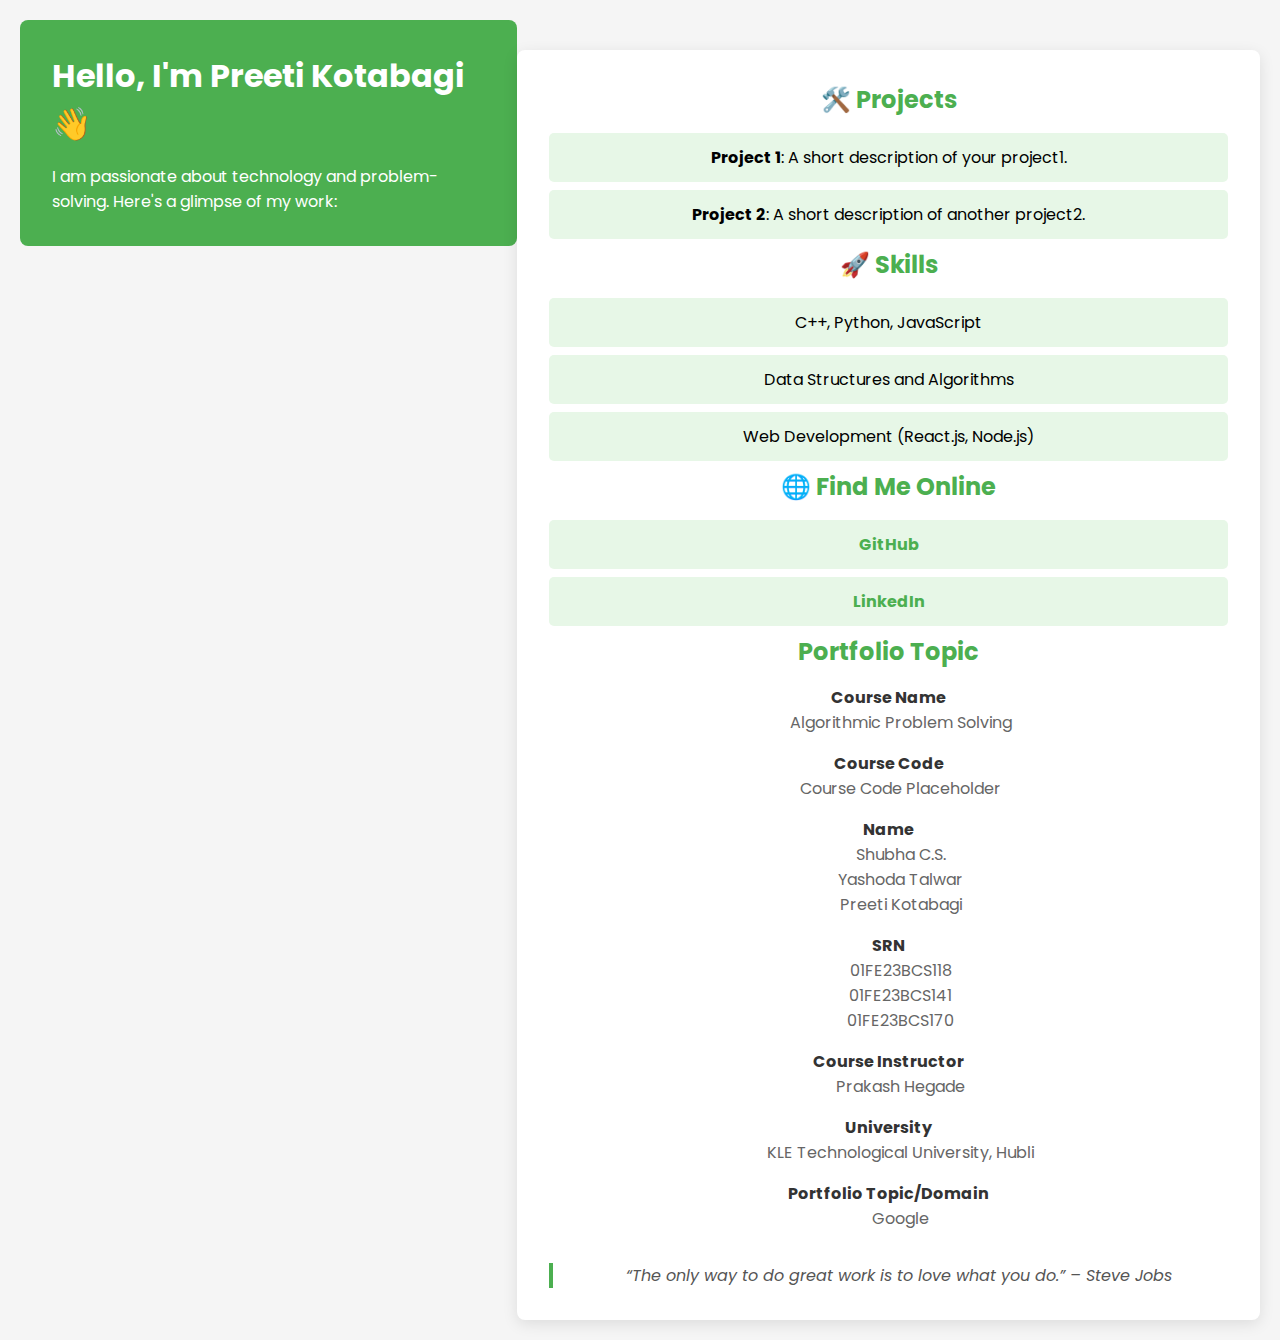
==== index.html @ 739bc31a "Update index.html" ====
<!DOCTYPE html>
<html lang="en">
<head>
    <meta charset="UTF-8">
    <meta name="viewport" content="width=device-width, initial-scale=1.0">
    <title>Portfolio</title>
    <link rel="stylesheet" href="style.css">
    <link href="https://fonts.googleapis.com/css2?family=Poppins:wght@300;400;600&display=swap" rel="stylesheet">
</head>
<body>
    <header>
        <h1>Hello, I'm Preeti Kotabagi👋</h1>
        <p>I am passionate about technology and problem-solving. Here's a glimpse of my work:</p>
    </header>

    <section>
        <h2>🛠️ Projects</h2>
        <ul>
            <li><strong>Project 1</strong>: A short description of your project1.</li>
            <li><strong>Project 2</strong>: A short description of another project2.</li>
        </ul>

        <h2>🚀 Skills</h2>
        <ul>
            <li>C++, Python, JavaScript</li>
            <li>Data Structures and Algorithms</li>
            <li>Web Development (React.js, Node.js)</li>
        </ul>

        <h2>🌐 Find Me Online</h2>
        <ul>
            <li><a href="https://github.com/your-github-username" target="_blank">GitHub</a></li>
            <li><a href="https://linkedin.com/in/your-linkedin-profile" target="_blank">LinkedIn</a></li>
        </ul>

        <h2>Portfolio Topic</h2>
        <dl>
            <dt>Course Name</dt>
            <dd>Algorithmic Problem Solving</dd>

            <dt>Course Code</dt>
            <dd>Course Code Placeholder</dd>

            <dt>Name</dt>
            <dd>Shubha C.S.
                <br>
                Yashoda Talwar
                <br>
                Preeti Kotabagi</dd>

            <dt>SRN</dt>
            <dd>01FE23BCS118
                <br>
                01FE23BCS141
                <br>
                01FE23BCS170</dd>

            <dt>Course Instructor</dt>
            <dd>Prakash Hegade</dd>

            <dt>University</dt>
            <dd>KLE Technological University, Hubli</dd>

            <dt>Portfolio Topic/Domain</dt>
            <dd>Google</dd>
        </dl>

        <blockquote>“The only way to do great work is to love what you do.” – Steve Jobs</blockquote>
    </section>
</body>
</html>
---- style.css ----
/* Reset default margin and padding */
* {
    margin: 0;
    padding: 0;
    box-sizing: border-box;
}

/* Global Styles */
body {
    font-family: 'Poppins', sans-serif;
    background-color: #f5f5f5;
    margin: 0;
    padding: 20px; /* Adding padding to the body to prevent sticking at the top */
    display: flex;
    justify-content: center;
    align-items: flex-start; /* Aligns content towards the top */
    min-height: 100vh;
}

/* Main Container */
section {
    background-color: white;
    padding: 2rem;
    width: 90%;
    max-width: 800px;
    box-shadow: 0 4px 15px rgba(0, 0, 0, 0.1);
    border-radius: 8px;
    text-align: center;
    margin-top: 30px; /* Adding margin to ensure there's space from the top */
}

/* Header */
header {
    background-color: #4CAF50;
    color: white;
    padding: 2rem;
    border-radius: 8px;
    margin-bottom: 1.5rem;
}

header h1 {
    font-size: 2rem;
    margin: 0;
}

header p {
    margin: 1rem 0 0;
}

/* Section Titles */
h2 {
    color: #4CAF50;
    margin-bottom: 1rem;
}

/* List Items */
ul {
    list-style: none;
    padding: 0;
}

ul li {
    background-color: #e7f7e7;
    margin-bottom: 0.5rem;
    padding: 0.75rem;
    border-radius: 5px;
}

/* Links */
a {
    color: #4CAF50;
    text-decoration: none;
    font-weight: bold;
}

a:hover {
    text-decoration: underline;
}

/* Definition List */
dl dt {
    font-weight: bold;
    color: #333;
    margin-top: 1rem;
}

dl dd {
    margin-left: 1.5rem;
    color: #666;
}

/* Blockquote */
blockquote {
    font-style: italic;
    color: #555;
    border-left: 4px solid #4CAF50;
    padding-left: 1rem;
    margin-top: 2rem;
}

/* Responsive Design */
@media (max-width: 600px) {
    section {
        padding: 1.5rem;
    }

    header {
        padding: 1.5rem;
    }
}
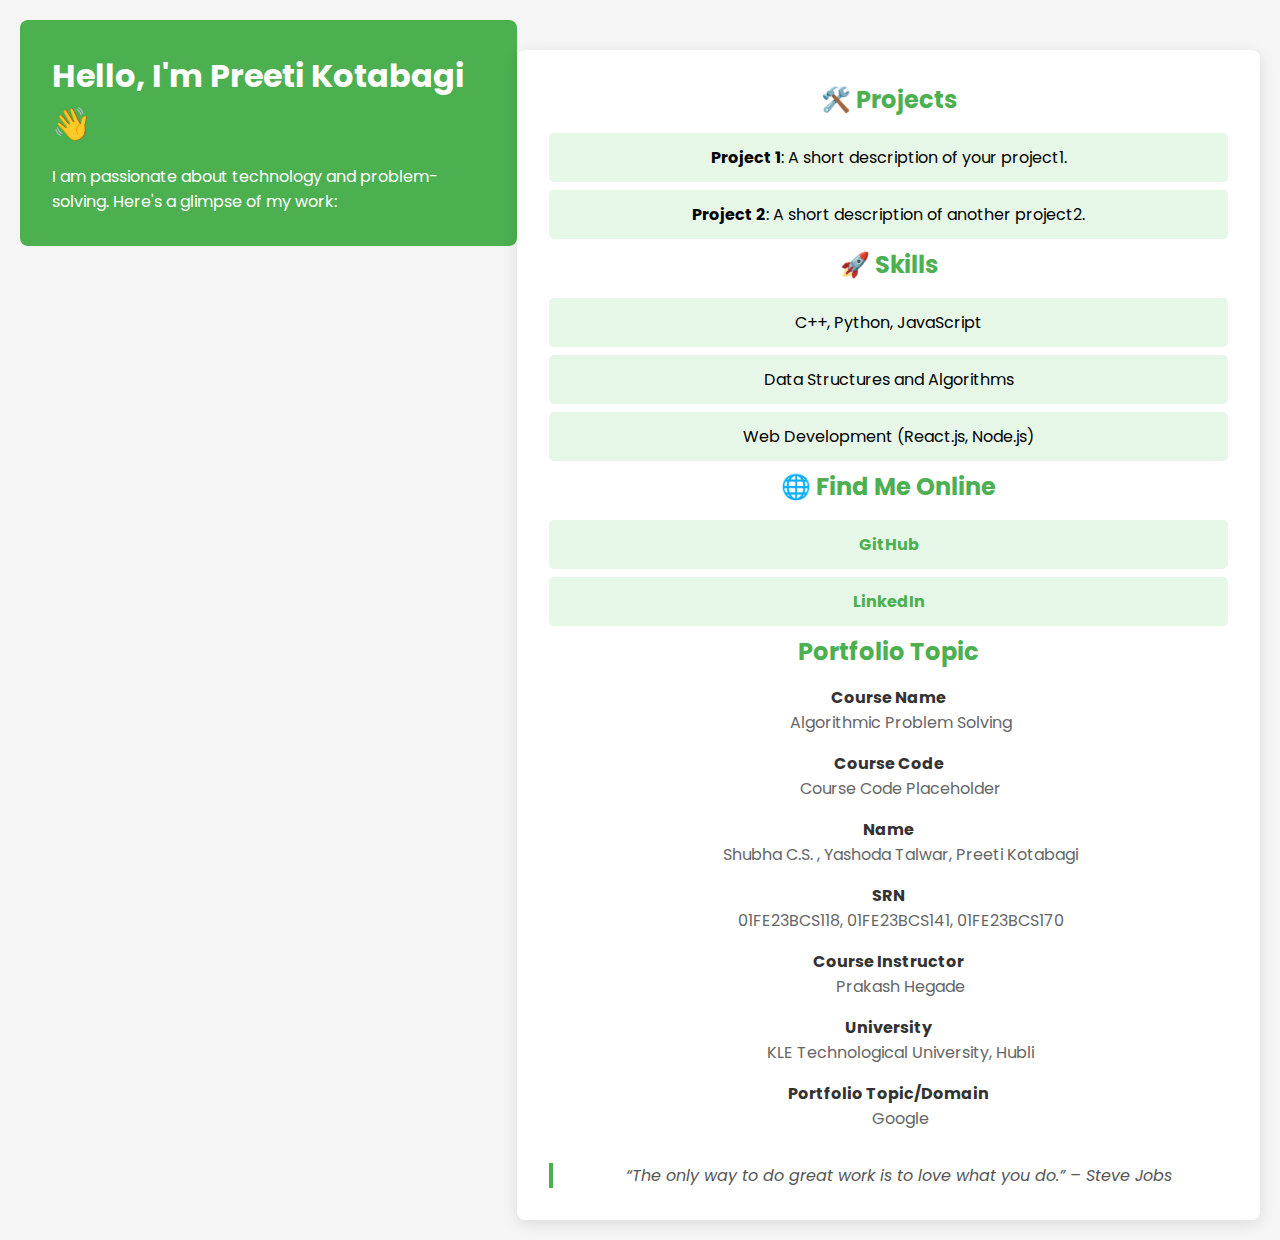
==== commit 19dbcd69: "Update index.html" ====
--- a/index.html
+++ b/index.html
@@ -42,17 +42,13 @@
             <dd>Course Code Placeholder</dd>
 
             <dt>Name</dt>
-            <dd>Shubha C.S.
-                <br>
-                Yashoda Talwar
-                <br>
+            <dd>Shubha C.S. ,
+                Yashoda Talwar,
                 Preeti Kotabagi</dd>
 
             <dt>SRN</dt>
-            <dd>01FE23BCS118
-                <br>
-                01FE23BCS141
-                <br>
+            <dd>01FE23BCS118,
+                01FE23BCS141,
                 01FE23BCS170</dd>
 
             <dt>Course Instructor</dt>
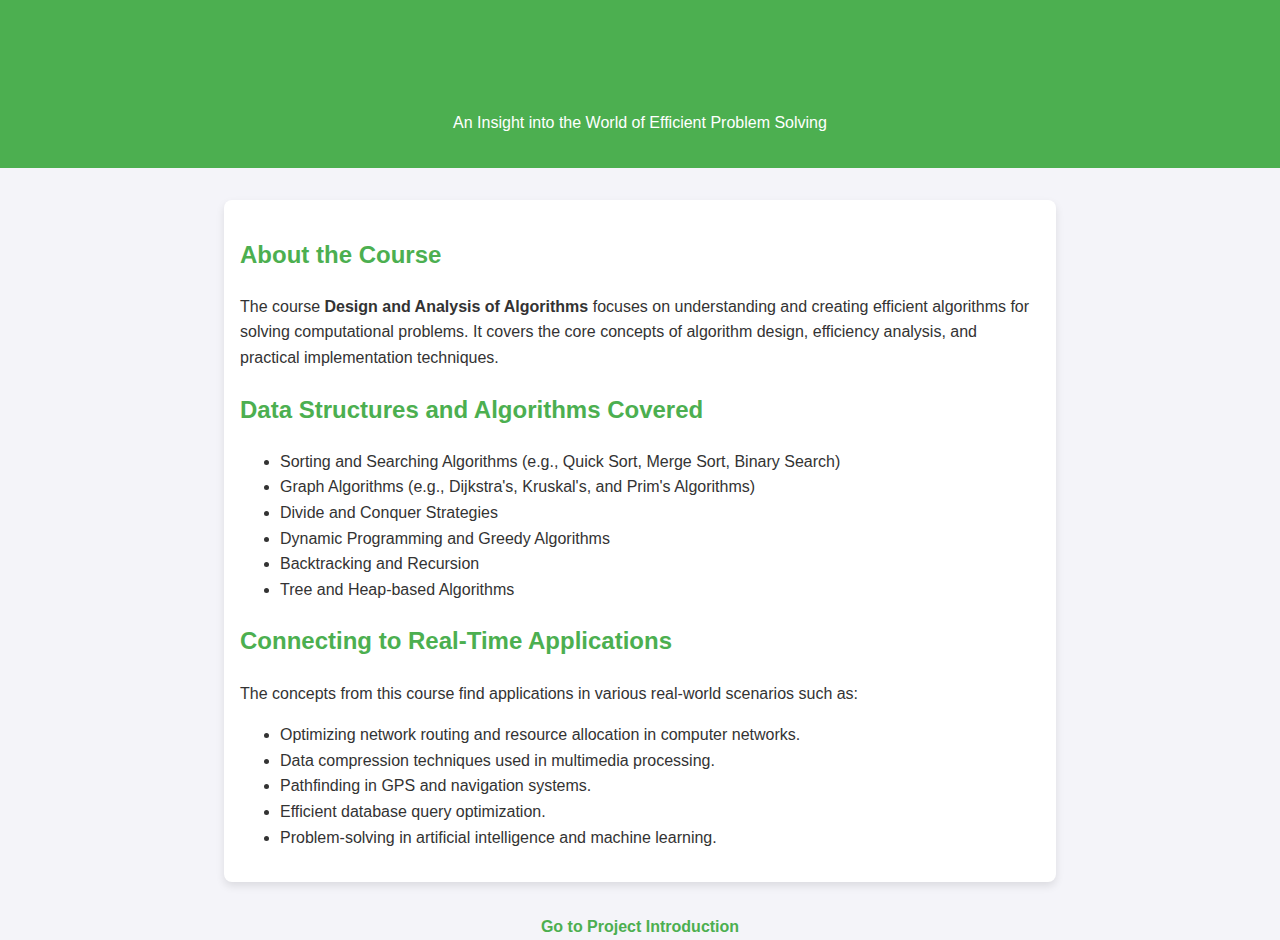
==== commit 325900b7: "Create index.html" ====
--- a/index.html
+++ b/index.html
@@ -3,65 +3,90 @@
 <head>
     <meta charset="UTF-8">
     <meta name="viewport" content="width=device-width, initial-scale=1.0">
-    <title>Portfolio</title>
-    <link rel="stylesheet" href="style.css">
-    <link href="https://fonts.googleapis.com/css2?family=Poppins:wght@300;400;600&display=swap" rel="stylesheet">
+    <title>Home Page - Design and Analysis of Algorithms</title>
+    <style>
+        body {
+            font-family: Arial, sans-serif;
+            line-height: 1.6;
+            margin: 0;
+            padding: 0;
+            background-color: #f4f4f9;
+            color: #333;
+        }
+        header {
+            background-color: #4CAF50;
+            color: white;
+            padding: 1rem 2rem;
+            text-align: center;
+        }
+        main {
+            max-width: 800px;
+            margin: 2rem auto;
+            padding: 1rem;
+            background: white;
+            border-radius: 8px;
+            box-shadow: 0 4px 8px rgba(0, 0, 0, 0.1);
+        }
+        h1, h2 {
+            color: #4CAF50;
+        }
+        nav {
+            text-align: center;
+            margin-top: 1rem;
+        }
+        nav a {
+            margin: 0 1rem;
+            color: #4CAF50;
+            text-decoration: none;
+            font-weight: bold;
+        }
+        nav a:hover {
+            text-decoration: underline;
+        }
+    </style>
 </head>
 <body>
     <header>
-        <h1>Hello, I'm Preeti Kotabagi👋</h1>
-        <p>I am passionate about technology and problem-solving. Here's a glimpse of my work:</p>
+        <h1>Welcome to Design and Analysis of Algorithms</h1>
+        <p>An Insight into the World of Efficient Problem Solving</p>
     </header>
+    <main>
+        <section>
+            <h2>About the Course</h2>
+            <p>
+                The course <strong>Design and Analysis of Algorithms</strong> focuses on understanding and creating efficient algorithms for solving computational problems. 
+                It covers the core concepts of algorithm design, efficiency analysis, and practical implementation techniques.
+            </p>
+        </section>
 
-    <section>
-        <h2>🛠️ Projects</h2>
-        <ul>
-            <li><strong>Project 1</strong>: A short description of your project1.</li>
-            <li><strong>Project 2</strong>: A short description of another project2.</li>
-        </ul>
+        <section>
+            <h2>Data Structures and Algorithms Covered</h2>
+            <ul>
+                <li>Sorting and Searching Algorithms (e.g., Quick Sort, Merge Sort, Binary Search)</li>
+                <li>Graph Algorithms (e.g., Dijkstra's, Kruskal's, and Prim's Algorithms)</li>
+                <li>Divide and Conquer Strategies</li>
+                <li>Dynamic Programming and Greedy Algorithms</li>
+                <li>Backtracking and Recursion</li>
+                <li>Tree and Heap-based Algorithms</li>
+            </ul>
+        </section>
 
-        <h2>🚀 Skills</h2>
-        <ul>
-            <li>C++, Python, JavaScript</li>
-            <li>Data Structures and Algorithms</li>
-            <li>Web Development (React.js, Node.js)</li>
-        </ul>
-
-        <h2>🌐 Find Me Online</h2>
-        <ul>
-            <li><a href="https://github.com/your-github-username" target="_blank">GitHub</a></li>
-            <li><a href="https://linkedin.com/in/your-linkedin-profile" target="_blank">LinkedIn</a></li>
-        </ul>
-
-        <h2>Portfolio Topic</h2>
-        <dl>
-            <dt>Course Name</dt>
-            <dd>Algorithmic Problem Solving</dd>
-
-            <dt>Course Code</dt>
-            <dd>Course Code Placeholder</dd>
-
-            <dt>Name</dt>
-            <dd>Shubha C.S. ,
-                Yashoda Talwar,
-                Preeti Kotabagi</dd>
-
-            <dt>SRN</dt>
-            <dd>01FE23BCS118,
-                01FE23BCS141,
-                01FE23BCS170</dd>
-
-            <dt>Course Instructor</dt>
-            <dd>Prakash Hegade</dd>
-
-            <dt>University</dt>
-            <dd>KLE Technological University, Hubli</dd>
-
-            <dt>Portfolio Topic/Domain</dt>
-            <dd>Google</dd>
-        </dl>
-
-        <blockquote>“The only way to do great work is to love what you do.” – Steve Jobs</blockquote>
-    </section>
+        <section>
+            <h2>Connecting to Real-Time Applications</h2>
+            <p>
+                The concepts from this course find applications in various real-world scenarios such as:
+            </p>
+            <ul>
+                <li>Optimizing network routing and resource allocation in computer networks.</li>
+                <li>Data compression techniques used in multimedia processing.</li>
+                <li>Pathfinding in GPS and navigation systems.</li>
+                <li>Efficient database query optimization.</li>
+                <li>Problem-solving in artificial intelligence and machine learning.</li>
+            </ul>
+        </section>
+    </main>
+    <nav>
+        <a href="index.html">Go to Project Introduction</a>
+    </nav>
 </body>
 </html>
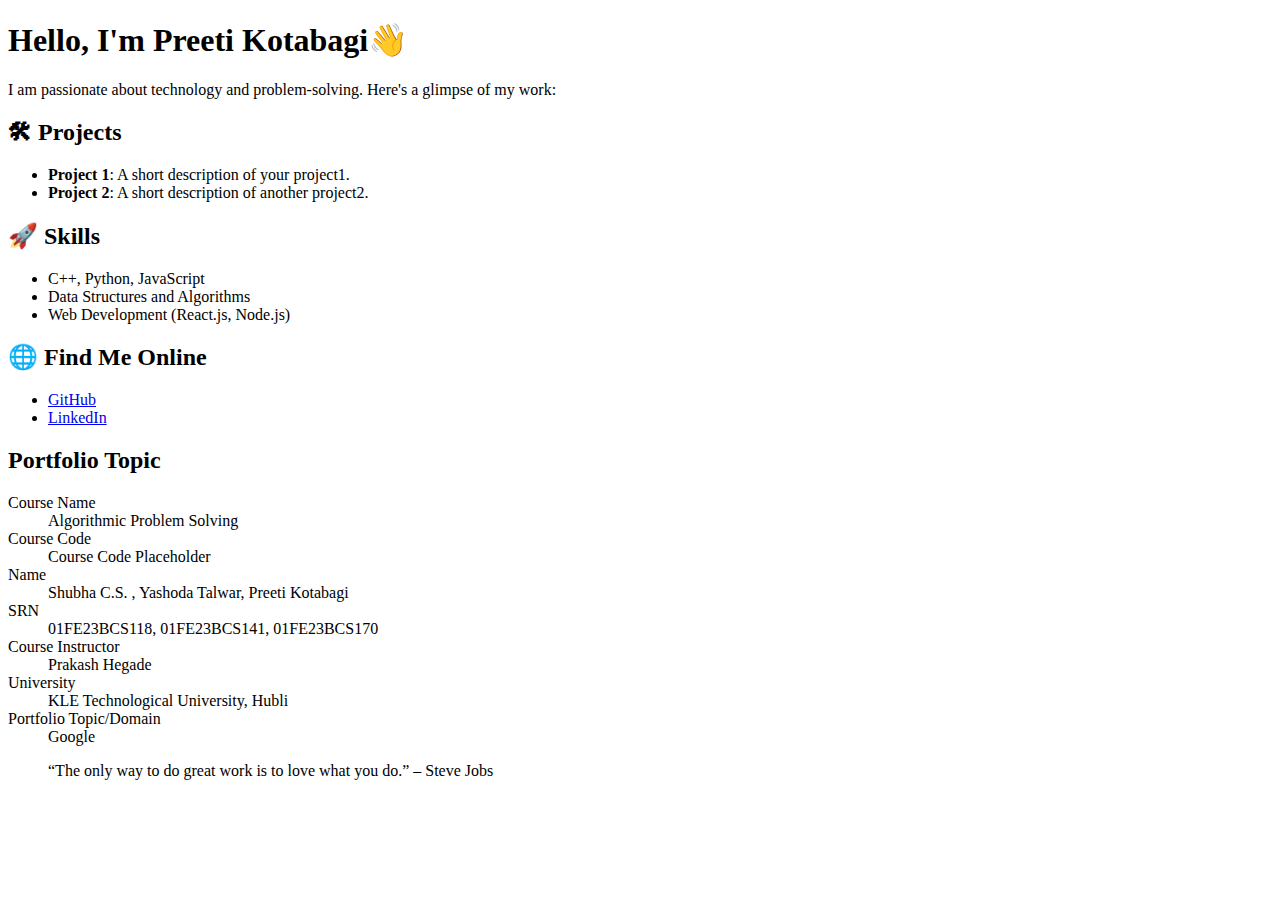
==== commit 450e101a: "Create index.html" ====
--- a/index.html
+++ b/index.html
@@ -3,90 +3,65 @@
 <head>
     <meta charset="UTF-8">
     <meta name="viewport" content="width=device-width, initial-scale=1.0">
-    <title>Home Page - Design and Analysis of Algorithms</title>
-    <style>
-        body {
-            font-family: Arial, sans-serif;
-            line-height: 1.6;
-            margin: 0;
-            padding: 0;
-            background-color: #f4f4f9;
-            color: #333;
-        }
-        header {
-            background-color: #4CAF50;
-            color: white;
-            padding: 1rem 2rem;
-            text-align: center;
-        }
-        main {
-            max-width: 800px;
-            margin: 2rem auto;
-            padding: 1rem;
-            background: white;
-            border-radius: 8px;
-            box-shadow: 0 4px 8px rgba(0, 0, 0, 0.1);
-        }
-        h1, h2 {
-            color: #4CAF50;
-        }
-        nav {
-            text-align: center;
-            margin-top: 1rem;
-        }
-        nav a {
-            margin: 0 1rem;
-            color: #4CAF50;
-            text-decoration: none;
-            font-weight: bold;
-        }
-        nav a:hover {
-            text-decoration: underline;
-        }
-    </style>
+    <title>Portfolio</title>
+    <link rel="stylesheet" href="style.css">
+    <link href="https://fonts.googleapis.com/css2?family=Poppins:wght@300;400;600&display=swap" rel="stylesheet">
 </head>
 <body>
     <header>
-        <h1>Welcome to Design and Analysis of Algorithms</h1>
-        <p>An Insight into the World of Efficient Problem Solving</p>
+        <h1>Hello, I'm Preeti Kotabagi👋</h1>
+        <p>I am passionate about technology and problem-solving. Here's a glimpse of my work:</p>
     </header>
-    <main>
-        <section>
-            <h2>About the Course</h2>
-            <p>
-                The course <strong>Design and Analysis of Algorithms</strong> focuses on understanding and creating efficient algorithms for solving computational problems. 
-                It covers the core concepts of algorithm design, efficiency analysis, and practical implementation techniques.
-            </p>
-        </section>
 
-        <section>
-            <h2>Data Structures and Algorithms Covered</h2>
-            <ul>
-                <li>Sorting and Searching Algorithms (e.g., Quick Sort, Merge Sort, Binary Search)</li>
-                <li>Graph Algorithms (e.g., Dijkstra's, Kruskal's, and Prim's Algorithms)</li>
-                <li>Divide and Conquer Strategies</li>
-                <li>Dynamic Programming and Greedy Algorithms</li>
-                <li>Backtracking and Recursion</li>
-                <li>Tree and Heap-based Algorithms</li>
-            </ul>
-        </section>
+    <section>
+        <h2>🛠 Projects</h2>
+        <ul>
+            <li><strong>Project 1</strong>: A short description of your project1.</li>
+            <li><strong>Project 2</strong>: A short description of another project2.</li>
+        </ul>
 
-        <section>
-            <h2>Connecting to Real-Time Applications</h2>
-            <p>
-                The concepts from this course find applications in various real-world scenarios such as:
-            </p>
-            <ul>
-                <li>Optimizing network routing and resource allocation in computer networks.</li>
-                <li>Data compression techniques used in multimedia processing.</li>
-                <li>Pathfinding in GPS and navigation systems.</li>
-                <li>Efficient database query optimization.</li>
-                <li>Problem-solving in artificial intelligence and machine learning.</li>
-            </ul>
-        </section>
-    </main>
-    <nav>
-        <a href="index.html">Go to Project Introduction</a>
-    </nav>
+        <h2>🚀 Skills</h2>
+        <ul>
+            <li>C++, Python, JavaScript</li>
+            <li>Data Structures and Algorithms</li>
+            <li>Web Development (React.js, Node.js)</li>
+        </ul>
+
+        <h2>🌐 Find Me Online</h2>
+        <ul>
+            <li><a href="https://github.com/your-github-username" target="_blank">GitHub</a></li>
+            <li><a href="https://linkedin.com/in/your-linkedin-profile" target="_blank">LinkedIn</a></li>
+        </ul>
+
+        <h2>Portfolio Topic</h2>
+        <dl>
+            <dt>Course Name</dt>
+            <dd>Algorithmic Problem Solving</dd>
+
+            <dt>Course Code</dt>
+            <dd>Course Code Placeholder</dd>
+
+            <dt>Name</dt>
+            <dd>Shubha C.S. ,
+                Yashoda Talwar,
+                Preeti Kotabagi</dd>
+
+            <dt>SRN</dt>
+            <dd>01FE23BCS118,
+                01FE23BCS141,
+                01FE23BCS170</dd>
+
+            <dt>Course Instructor</dt>
+            <dd>Prakash Hegade</dd>
+
+            <dt>University</dt>
+            <dd>KLE Technological University, Hubli</dd>
+
+            <dt>Portfolio Topic/Domain</dt>
+            <dd>Google</dd>
+        </dl>
+
+        <blockquote>“The only way to do great work is to love what you do.” – Steve Jobs</blockquote>
+    </section>
 </body>
 </html>
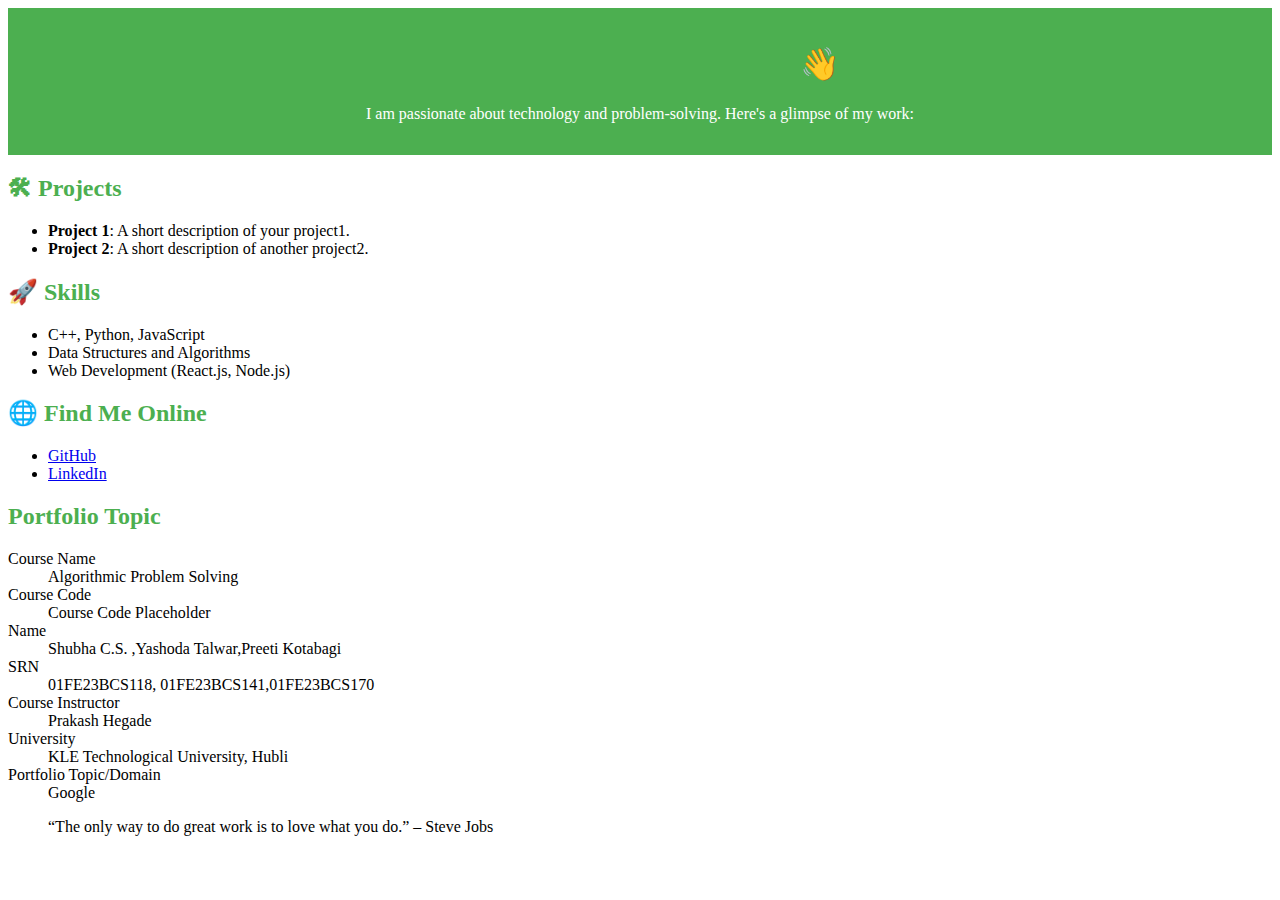
==== commit 7372327c: "Update index.html" ====
--- a/index.html
+++ b/index.html
@@ -42,14 +42,10 @@
             <dd>Course Code Placeholder</dd>
 
             <dt>Name</dt>
-            <dd>Shubha C.S. ,
-                Yashoda Talwar,
-                Preeti Kotabagi</dd>
+            <dd>Shubha C.S. ,Yashoda Talwar,Preeti Kotabagi</dd>
 
             <dt>SRN</dt>
-            <dd>01FE23BCS118,
-                01FE23BCS141,
-                01FE23BCS170</dd>
+            <dd>01FE23BCS118, 01FE23BCS141,01FE23BCS170</dd>
 
             <dt>Course Instructor</dt>
             <dd>Prakash Hegade</dd>
--- a/style.css
+++ b/style.css
@@ -0,0 +1,92 @@
+<!DOCTYPE html>
+<html lang="en">
+<head>
+    <meta charset="UTF-8">
+    <meta name="viewport" content="width=device-width, initial-scale=1.0">
+    <title>Home Page - Design and Analysis of Algorithms</title>
+    <style>
+        body {
+            font-family: Arial, sans-serif;
+            line-height: 1.6;
+            margin: 0;
+            padding: 0;
+            background-color: #f4f4f9;
+            color: #333;
+        }
+        header {
+            background-color: #4CAF50;
+            color: white;
+            padding: 1rem 2rem;
+            text-align: center;
+        }
+        main {
+            max-width: 800px;
+            margin: 2rem auto;
+            padding: 1rem;
+            background: white;
+            border-radius: 8px;
+            box-shadow: 0 4px 8px rgba(0, 0, 0, 0.1);
+        }
+        h1, h2 {
+            color: #4CAF50;
+        }
+        nav {
+            text-align: center;
+            margin-top: 1rem;
+        }
+        nav a {
+            margin: 0 1rem;
+            color: #4CAF50;
+            text-decoration: none;
+            font-weight: bold;
+        }
+        nav a:hover {
+            text-decoration: underline;
+        }
+    </style>
+</head>
+<body>
+    <header>
+        <h1>Welcome to Design and Analysis of Algorithms</h1>
+        <p>An Insight into the World of Efficient Problem Solving</p>
+    </header>
+    <main>
+        <section>
+            <h2>About the Course</h2>
+            <p>
+                The course <strong>Design and Analysis of Algorithms</strong> focuses on understanding and creating efficient algorithms for solving computational problems. 
+                It covers the core concepts of algorithm design, efficiency analysis, and practical implementation techniques.
+            </p>
+        </section>
+
+        <section>
+            <h2>Data Structures and Algorithms Covered</h2>
+            <ul>
+                <li>Sorting and Searching Algorithms (e.g., Quick Sort, Merge Sort, Binary Search)</li>
+                <li>Graph Algorithms (e.g., Dijkstra's, Kruskal's, and Prim's Algorithms)</li>
+                <li>Divide and Conquer Strategies</li>
+                <li>Dynamic Programming and Greedy Algorithms</li>
+                <li>Backtracking and Recursion</li>
+                <li>Tree and Heap-based Algorithms</li>
+            </ul>
+        </section>
+
+        <section>
+            <h2>Connecting to Real-Time Applications</h2>
+            <p>
+                The concepts from this course find applications in various real-world scenarios such as:
+            </p>
+            <ul>
+                <li>Optimizing network routing and resource allocation in computer networks.</li>
+                <li>Data compression techniques used in multimedia processing.</li>
+                <li>Pathfinding in GPS and navigation systems.</li>
+                <li>Efficient database query optimization.</li>
+                <li>Problem-solving in artificial intelligence and machine learning.</li>
+            </ul>
+        </section>
+    </main>
+    <nav>
+        <a href="index.html">Go to Project Introduction</a>
+    </nav>
+</body>
+</html>
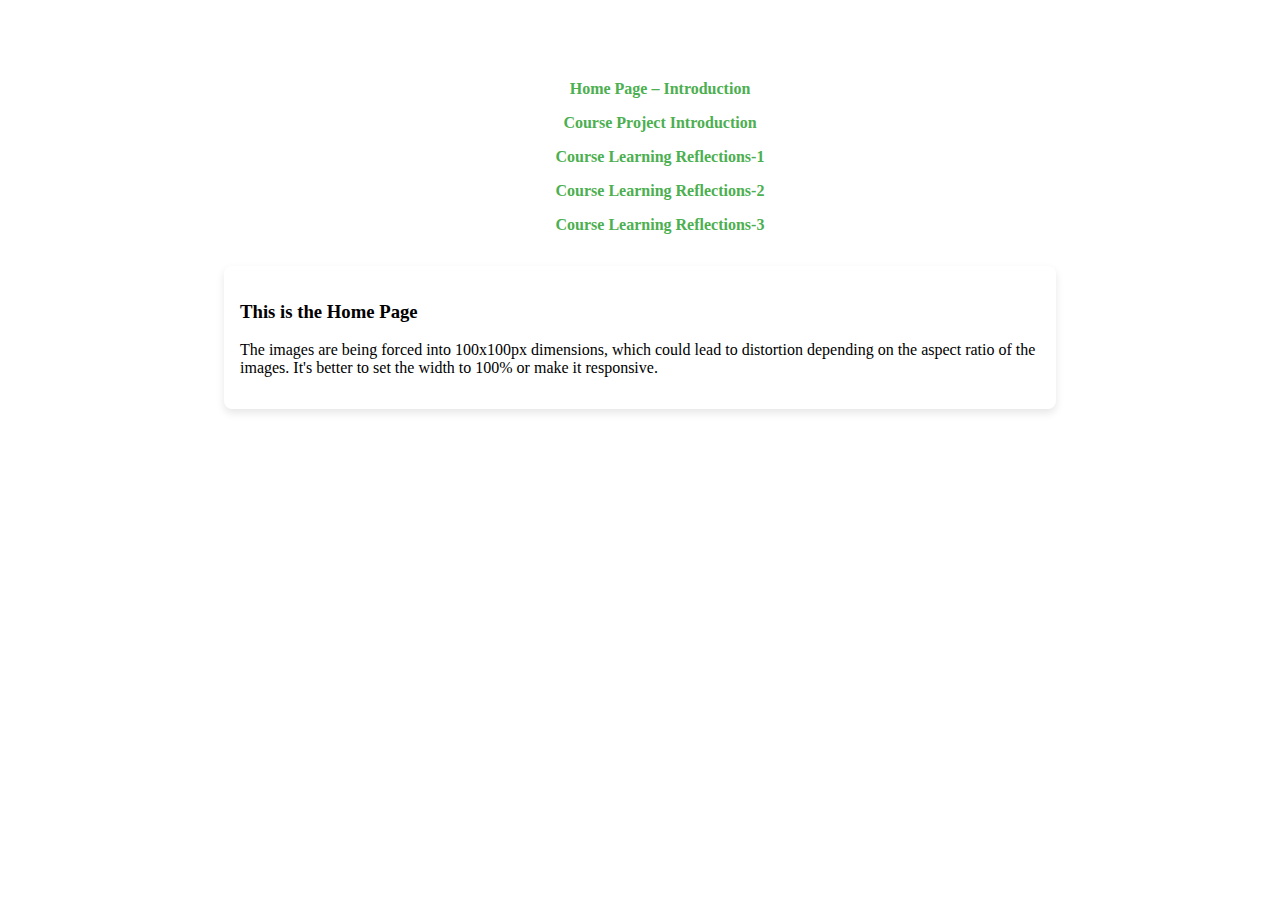
==== commit a4d79eac: "Update index.html" ====
--- a/index.html
+++ b/index.html
@@ -8,56 +8,19 @@
     <link href="https://fonts.googleapis.com/css2?family=Poppins:wght@300;400;600&display=swap" rel="stylesheet">
 </head>
 <body>
-    <header>
-        <h1>Hello, I'm Preeti Kotabagi👋</h1>
-        <p>I am passionate about technology and problem-solving. Here's a glimpse of my work:</p>
-    </header>
+   <h1>Course Project</h1>
 
-    <section>
-        <h2>🛠 Projects</h2>
-        <ul>
-            <li><strong>Project 1</strong>: A short description of your project1.</li>
-            <li><strong>Project 2</strong>: A short description of another project2.</li>
-        </ul>
+    <nav class="navbar"> 
+         <ul><a href="">Home Page – Introduction</a></ul>
+        <ul><a href="">Course Project Introduction</a></ul>
+        <ul><a href="">Course Learning Reflections-1</a></ul>
+        <ul><a href="">Course Learning Reflections-2</a></ul>
+        <ul><a href="">Course Learning Reflections-3</a></ul>
+    </nav>
 
-        <h2>🚀 Skills</h2>
-        <ul>
-            <li>C++, Python, JavaScript</li>
-            <li>Data Structures and Algorithms</li>
-            <li>Web Development (React.js, Node.js)</li>
-        </ul>
-
-        <h2>🌐 Find Me Online</h2>
-        <ul>
-            <li><a href="https://github.com/your-github-username" target="_blank">GitHub</a></li>
-            <li><a href="https://linkedin.com/in/your-linkedin-profile" target="_blank">LinkedIn</a></li>
-        </ul>
-
-        <h2>Portfolio Topic</h2>
-        <dl>
-            <dt>Course Name</dt>
-            <dd>Algorithmic Problem Solving</dd>
-
-            <dt>Course Code</dt>
-            <dd>Course Code Placeholder</dd>
-
-            <dt>Name</dt>
-            <dd>Shubha C.S. ,Yashoda Talwar,Preeti Kotabagi</dd>
-
-            <dt>SRN</dt>
-            <dd>01FE23BCS118, 01FE23BCS141,01FE23BCS170</dd>
-
-            <dt>Course Instructor</dt>
-            <dd>Prakash Hegade</dd>
-
-            <dt>University</dt>
-            <dd>KLE Technological University, Hubli</dd>
-
-            <dt>Portfolio Topic/Domain</dt>
-            <dd>Google</dd>
-        </dl>
-
-        <blockquote>“The only way to do great work is to love what you do.” – Steve Jobs</blockquote>
-    </section>
+    <main>
+        <h3>This is the Home Page</h3>
+        <p>The images are being forced into 100x100px dimensions, which could lead to distortion depending on the aspect ratio of the images. It's better to set the width to 100% or make it responsive.</p>
+    </main>
 </body>
 </html>
--- a/style.css
+++ b/style.css
@@ -28,7 +28,7 @@
             box-shadow: 0 4px 8px rgba(0, 0, 0, 0.1);
         }
         h1, h2 {
-            color: #4CAF50;
+            color: white;
         }
         nav {
             text-align: center;
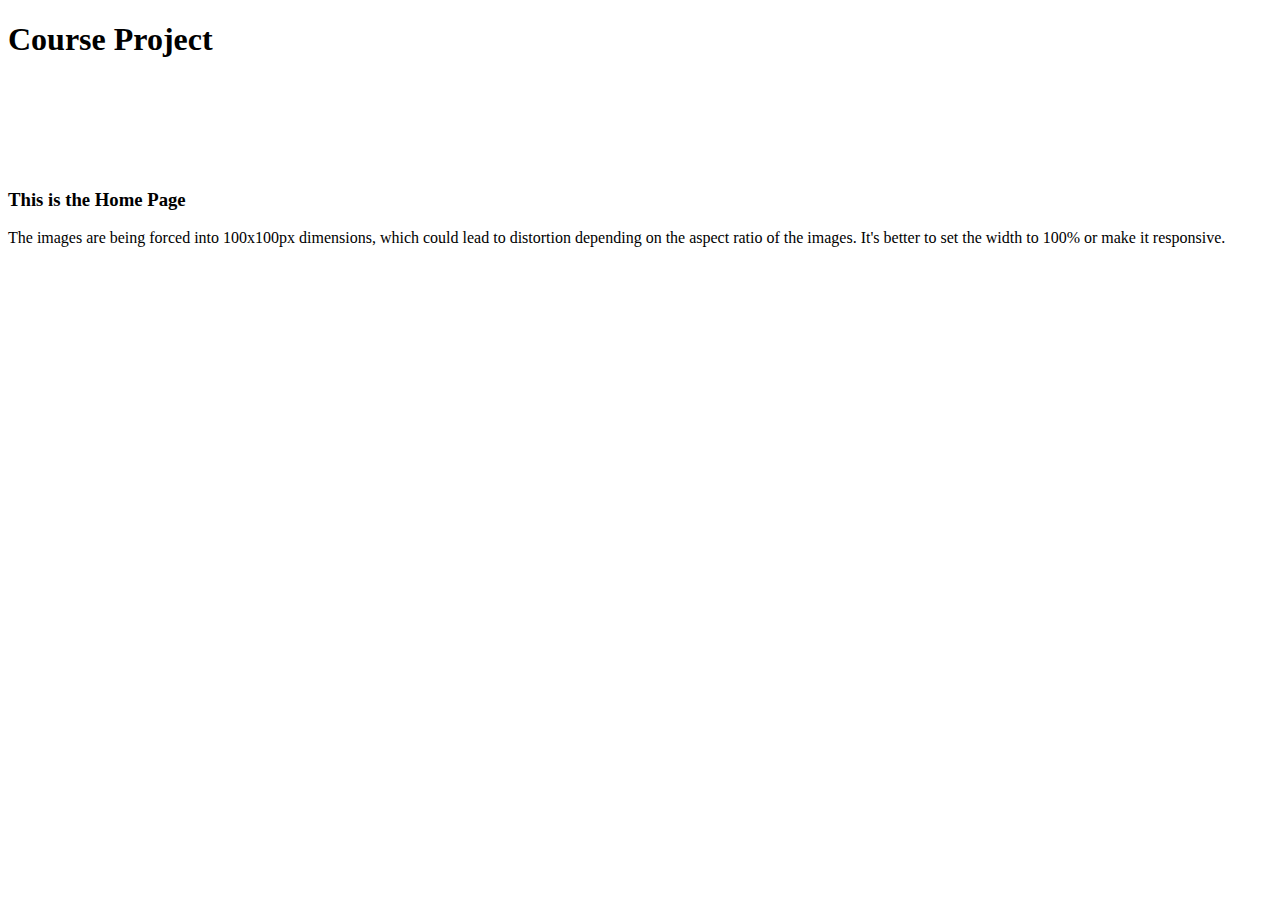
==== commit dac2154b: "Update index.html" ====
--- a/index.html
+++ b/index.html
@@ -11,11 +11,13 @@
    <h1>Course Project</h1>
 
     <nav class="navbar"> 
-         <ul><a href="">Home Page – Introduction</a></ul>
-        <ul><a href="">Course Project Introduction</a></ul>
-        <ul><a href="">Course Learning Reflections-1</a></ul>
-        <ul><a href="">Course Learning Reflections-2</a></ul>
-        <ul><a href="">Course Learning Reflections-3</a></ul>
+        <ul>
+         <li><a href="">Home Page – Introduction</a></li>
+         <li><a href="">Course Project Introduction</a></li>
+         <li><a href="">Course Learning Reflections-1</a></li>
+         <li><a href="">Course Learning Reflections-2</a></li>
+         <li><a href="">Course Learning Reflections-3</a></li>
+        </ul>
     </nav>
 
     <main>
--- a/style.css
+++ b/style.css
@@ -5,44 +5,21 @@
     <meta name="viewport" content="width=device-width, initial-scale=1.0">
     <title>Home Page - Design and Analysis of Algorithms</title>
     <style>
-        body {
-            font-family: Arial, sans-serif;
-            line-height: 1.6;
-            margin: 0;
-            padding: 0;
-            background-color: #f4f4f9;
-            color: #333;
-        }
-        header {
-            background-color: #4CAF50;
-            color: white;
-            padding: 1rem 2rem;
-            text-align: center;
-        }
-        main {
-            max-width: 800px;
-            margin: 2rem auto;
-            padding: 1rem;
-            background: white;
-            border-radius: 8px;
-            box-shadow: 0 4px 8px rgba(0, 0, 0, 0.1);
-        }
-        h1, h2 {
-            color: white;
-        }
-        nav {
-            text-align: center;
-            margin-top: 1rem;
-        }
-        nav a {
-            margin: 0 1rem;
-            color: #4CAF50;
-            text-decoration: none;
-            font-weight: bold;
-        }
-        nav a:hover {
-            text-decoration: underline;
-        }
+       h1{
+           text-align:center;
+       }
+     .navbar ul{
+           list-style-type: none;
+           background-color: lightblue
+           padding:0px;
+           margin: 0px
+     }
+    .navbar a{
+        color: white;
+        text decoration: none;
+        padding: 15px;
+        display: blak;
+        text-align: center;
     </style>
 </head>
 <body>
